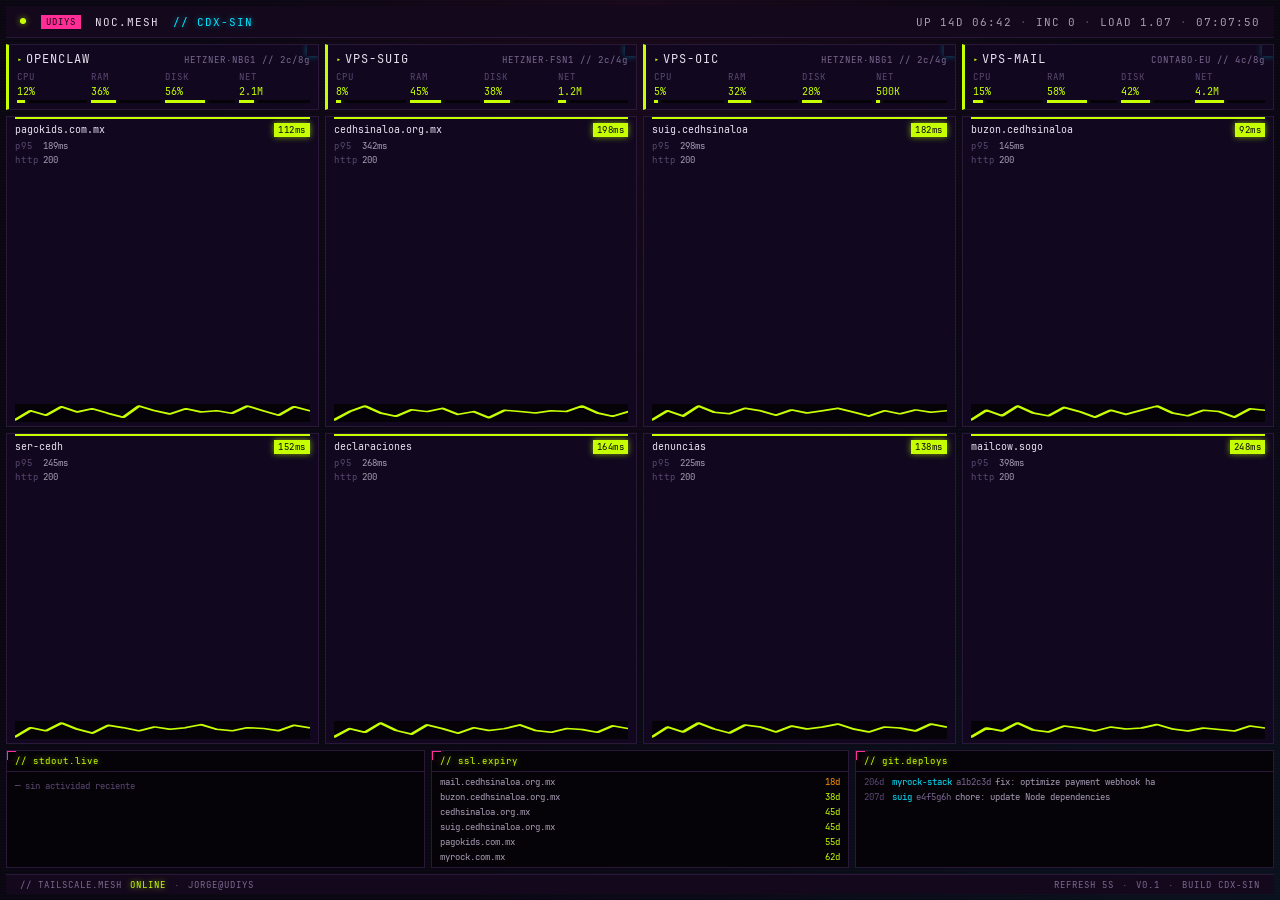
==== frontend/index.html @ 23e35bd7 "feat(frontend): Phase 1 mock dashboard complete Full cyberpunk NOC dashboard with: - 4 VPS cards wit" ====
<!DOCTYPE html>
<html lang="es">
<head>
  <meta charset="UTF-8">
  <meta name="viewport" content="width=1280, initial-scale=1.0">
  <title>NOC · CEDH Sinaloa</title>
  <link rel="icon" type="image/svg+xml" href="assets/favicon.svg">
  <link rel="stylesheet" href="css/main.css">
</head>
<body>

  <!-- Portrait warning -->
  <div id="portrait-warning" class="portrait-warning hidden" aria-live="polite">
    <div class="portrait-icon">↻</div>
    <div class="portrait-title">ROTA LA TABLET A HORIZONTAL</div>
    <div>Optimizado para landscape 1280×800</div>
  </div>

  <!-- API error overlay -->
  <div id="api-error" class="api-error hidden" role="alert">
    <div class="api-error__title">☓ API SIN RESPUESTA</div>
    <div id="api-error-time" class="api-error__sub">Último estado: hace --</div>
    <div class="api-error__sub">Reintentando...</div>
  </div>

  <!-- Dashboard principal -->
  <div class="dashboard" role="main">

    <!-- HEADER -->
    <header class="header" role="banner">
      <div class="header__left">
        <span class="header__pulse" aria-label="heartbeat">●</span>
        <span class="header__tag">UDIyS</span>
        <span class="header__title">NOC.MESH</span>
        <span class="header__location">// CDX-SIN</span>
      </div>
      <div class="header__right" role="status" aria-label="métricas globales">
        <span id="hdr-uptime" class="hdr-metric">UP --</span>
        <span class="header__sep">·</span>
        <span id="hdr-incidents" class="hdr-metric">INC 0</span>
        <span class="header__sep">·</span>
        <span id="hdr-load" class="hdr-metric">LOAD --</span>
        <span class="header__sep">·</span>
        <span id="hdr-time" class="hdr-metric" aria-label="hora actual">--:--:--</span>
      </div>
    </header>

    <!-- TOP ROW: VPS cards -->
    <section class="vps-row" aria-label="Servidores">
      <div id="vps-cards" class="vps-cards"></div>
    </section>

    <!-- SERVICES GRID -->
    <section class="services-section" aria-label="Servicios críticos">
      <div id="services-grid" class="services-grid"></div>
    </section>

    <!-- BOTTOM ROW -->
    <section class="bottom-row" aria-label="Paneles de detalle">

      <div class="panel panel--logs">
        <div class="panel__header">// stdout.live</div>
        <div id="panel-logs" class="panel__content"></div>
      </div>

      <div class="panel panel--ssl">
        <div class="panel__header">// ssl.expiry</div>
        <div id="panel-ssl" class="panel__content"></div>
      </div>

      <div class="panel panel--deploys">
        <div class="panel__header">// git.deploys</div>
        <div id="panel-deploys" class="panel__content"></div>
      </div>

    </section>

    <!-- FOOTER -->
    <footer class="footer" role="contentinfo">
      <div class="footer__left">
        <span>// tailscale.mesh</span>
        <span class="footer__ts-status">ONLINE</span>
        <span class="footer__sep">·</span>
        <span>jorge@udiys</span>
      </div>
      <div class="footer__right">
        <span>refresh 5s</span>
        <span class="footer__sep">·</span>
        <span>v0.1</span>
        <span class="footer__sep">·</span>
        <span>build cdx-sin</span>
      </div>
    </footer>

  </div>

  <script src="js/app.js"></script>
</body>
</html>
---- frontend/css/main.css ----
/* ── Fuente ───────────────────────────────────────────────────────────────── */

@font-face {
  font-family: 'JetBrains Mono';
  src: url('../assets/fonts/JetBrainsMono-Regular.woff2') format('woff2');
  font-weight: 400;
  font-style: normal;
  font-display: swap;
}

/* ── Variables ───────────────────────────────────────────────────────────── */

:root {
  /* Fondos */
  --bg-base:    #0a0612;
  --bg-elevated:#110820;
  --bg-inset:   #050208;
  --bg-header:  #14081c;

  /* Neón semántico */
  --neon-lime:    #c6ff00;
  --neon-cyan:    #00e5ff;
  --neon-magenta: #ff2d95;
  --neon-orange:  #ff9500;

  /* Texto */
  --text-primary:   #e8e0ee;
  --text-secondary: #a89cb4;
  --text-tertiary:  #7a6890;
  --text-muted:     #5a4870;

  /* Bordes */
  --border-default: #2a1838;
  --border-accent:  #ff2d95;

  /* Glow */
  --glow-lime:    0 0 6px rgba(198,255,0,0.6);
  --glow-cyan:    0 0 6px rgba(0,229,255,0.6);
  --glow-magenta: 0 0 8px rgba(255,45,149,0.7);
  --glow-orange:  0 0 6px rgba(255,149,0,0.5);

  /* Gaps */
  --gap-xs: 3px;
  --gap-sm: 4px;
  --gap-md: 6px;
  --gap-lg: 8px;
  --gap-xl: 14px;

  /* Texto */
  --text-xs:   9px;
  --text-sm:   10px;
  --text-base: 11px;
  --text-md:   12px;
  --text-lg:   13px;
  --text-xl:   18px;

  /* Tipografía */
  --font: 'JetBrains Mono', 'Fira Code', 'SF Mono', Monaco, 'Cascadia Code',
          'Roboto Mono', Consolas, 'Courier New', monospace;
}

/* ── Reset ───────────────────────────────────────────────────────────────── */

*, *::before, *::after {
  box-sizing: border-box;
  margin: 0;
  padding: 0;
}

html, body {
  width: 100%;
  height: 100%;
  overflow: hidden;
}

body {
  font-family: var(--font);
  font-size: var(--text-sm);
  font-weight: 400;
  color: var(--text-primary);
  background-color: var(--bg-base);
  background-image:
    radial-gradient(ellipse at top, rgba(255,45,149,0.06) 0%, transparent 50%),
    radial-gradient(ellipse at bottom right, rgba(0,229,255,0.05) 0%, transparent 50%),
    repeating-linear-gradient(
      0deg,
      transparent 0,
      transparent 2px,
      rgba(255,255,255,0.012) 2px,
      rgba(255,255,255,0.012) 3px
    );
  -webkit-font-smoothing: antialiased;
}

/* ── Utilidades de estado ────────────────────────────────────────────────── */

.status-ok      { color: var(--neon-lime); }
.status-warn    { color: var(--neon-orange); }
.status-bad     { color: var(--neon-magenta); }
.status-unknown { color: var(--text-tertiary); }

.hidden { display: none !important; }

/* ── Portrait warning ────────────────────────────────────────────────────── */

.portrait-warning {
  display: none;
  position: fixed;
  inset: 0;
  z-index: 999;
  background: var(--bg-base);
  flex-direction: column;
  align-items: center;
  justify-content: center;
  gap: var(--gap-xl);
  color: var(--text-secondary);
  font-size: var(--text-base);
  letter-spacing: 2px;
}

@media (orientation: portrait) {
  .portrait-warning { display: flex; }
}

.portrait-warning:not(.hidden) { display: flex; }

.portrait-icon {
  font-size: 32px;
  color: var(--neon-cyan);
  text-shadow: var(--glow-cyan);
}

.portrait-title {
  font-size: var(--text-md);
  color: var(--text-primary);
  letter-spacing: 3px;
}

/* ── API error overlay ───────────────────────────────────────────────────── */

.api-error {
  position: fixed;
  top: 40px;
  left: 50%;
  transform: translateX(-50%);
  z-index: 100;
  background: var(--bg-elevated);
  border: 1px solid var(--neon-magenta);
  box-shadow: var(--glow-magenta);
  padding: 10px 16px;
  font-size: var(--text-sm);
  color: var(--neon-magenta);
  letter-spacing: 1px;
  animation: cp-blink 1.2s step-end infinite;
}

.api-error__title { font-size: var(--text-base); margin-bottom: var(--gap-xs); }
.api-error__sub   { color: var(--text-secondary); font-size: var(--text-xs); }

/* ── Dashboard layout ────────────────────────────────────────────────────── */

.dashboard {
  display: grid;
  grid-template-rows: 32px auto 1fr auto 20px;
  grid-template-areas:
    "header"
    "vps"
    "services"
    "bottom"
    "footer";
  height: 100vh;
  gap: var(--gap-md);
  padding: var(--gap-md);
  overflow: hidden;
}

/* ── Header ──────────────────────────────────────────────────────────────── */

.header {
  grid-area: header;
  display: flex;
  align-items: center;
  justify-content: space-between;
  background: var(--bg-header);
  border-bottom: 1px solid var(--border-default);
  padding: 0 14px;
  font-size: var(--text-base);
  letter-spacing: 1px;
  text-transform: uppercase;
}

.header__left {
  display: flex;
  align-items: center;
  gap: var(--gap-xl);
}

.header__right {
  display: flex;
  align-items: center;
  gap: var(--gap-lg);
  font-variant-numeric: tabular-nums;
  color: var(--text-secondary);
}

.header__pulse {
  color: var(--neon-lime);
  text-shadow: var(--glow-lime);
  animation: cp-pulse 2s ease-in-out infinite;
  font-size: 10px;
}

.header__tag {
  background: var(--neon-magenta);
  color: var(--bg-base);
  padding: 1px 5px;
  font-size: var(--text-xs);
  letter-spacing: 1px;
  font-weight: 500;
}

.header__title {
  color: var(--text-primary);
  font-weight: 500;
}

.header__location {
  color: var(--neon-cyan);
  text-shadow: var(--glow-cyan);
}

.header__sep {
  color: var(--text-muted);
}

.hdr-metric { color: var(--text-secondary); }
.hdr-metric--warn { color: var(--neon-orange); text-shadow: var(--glow-orange); }

/* ── VPS Row ─────────────────────────────────────────────────────────────── */

.vps-row {
  grid-area: vps;
}

.vps-cards {
  display: grid;
  grid-template-columns: repeat(4, 1fr);
  gap: var(--gap-md);
  height: 100%;
}

.vps-card {
  position: relative;
  background: var(--bg-elevated);
  border: 1px solid var(--border-default);
  border-left-width: 3px;
  padding: var(--gap-md) var(--gap-lg);
  overflow: hidden;
}

/* HUD bracket: cyan, esquina superior derecha */
.vps-card::before {
  content: "";
  position: absolute;
  top: -1px; right: -1px;
  width: 12px; height: 12px;
  border-top: 1px solid var(--neon-cyan);
  border-right: 1px solid var(--neon-cyan);
  box-shadow: 0 0 6px rgba(0,229,255,0.4);
}

.vps-card__header {
  display: flex;
  align-items: baseline;
  gap: var(--gap-sm);
  margin-bottom: var(--gap-sm);
}

.vps-card__arrow { font-size: var(--text-xs); }

.vps-card__name {
  font-size: var(--text-md);
  font-weight: 500;
  color: var(--text-primary);
  letter-spacing: 1px;
}

.vps-card__meta {
  font-size: var(--text-xs);
  color: var(--text-tertiary);
  letter-spacing: 1px;
  margin-left: auto;
}

.vps-metrics {
  display: grid;
  grid-template-columns: repeat(4, 1fr);
  gap: var(--gap-sm);
}

.vps-metric {
  display: flex;
  flex-direction: column;
  gap: 2px;
}

.vps-metric__label {
  font-size: var(--text-xs);
  color: var(--text-muted);
  letter-spacing: 1px;
}

.vps-metric__value {
  font-size: var(--text-sm);
  font-variant-numeric: tabular-nums;
  font-weight: 500;
}

.vps-bar {
  height: 3px;
  background: var(--bg-inset);
  overflow: hidden;
}

.vps-bar__fill {
  height: 100%;
  transition: width 0.4s ease;
}

.vps-bar__fill.status-ok   { background: var(--neon-lime);    box-shadow: var(--glow-lime); }
.vps-bar__fill.status-warn { background: var(--neon-orange);  box-shadow: var(--glow-orange); }
.vps-bar__fill.status-bad  { background: var(--neon-magenta); box-shadow: var(--glow-magenta); }

.vps-agent-down {
  font-size: var(--text-xs);
  color: var(--neon-magenta);
  letter-spacing: 2px;
  text-shadow: var(--glow-magenta);
  padding: var(--gap-sm) 0;
  animation: cp-blink 1.2s step-end infinite;
}

/* ── Services Grid ───────────────────────────────────────────────────────── */

.services-section {
  grid-area: services;
  overflow: hidden;
}

.services-grid {
  display: grid;
  grid-template-columns: repeat(4, 1fr);
  grid-template-rows: repeat(2, 1fr);
  gap: var(--gap-md);
  height: 100%;
}

.svc-card {
  position: relative;
  background: var(--bg-elevated);
  border: 1px solid var(--border-default);
  padding: 0 var(--gap-lg) var(--gap-sm);
  display: flex;
  flex-direction: column;
  overflow: hidden;
}

.svc-card__topbar {
  height: 2px;
  width: 100%;
  margin-bottom: var(--gap-sm);
  flex-shrink: 0;
}

.svc-card__header {
  display: flex;
  align-items: baseline;
  justify-content: space-between;
  gap: var(--gap-sm);
  margin-bottom: var(--gap-xs);
}

.svc-card__name {
  font-size: var(--text-sm);
  color: var(--text-primary);
  font-weight: 500;
  overflow: hidden;
  text-overflow: ellipsis;
  white-space: nowrap;
}

.svc-pill {
  font-size: var(--text-xs);
  padding: 1px 4px;
  letter-spacing: 0.5px;
  white-space: nowrap;
  flex-shrink: 0;
  font-variant-numeric: tabular-nums;
}

.svc-pill.status-ok      { background: var(--neon-lime);    color: var(--bg-base); box-shadow: var(--glow-lime); }
.svc-pill.status-warn    { background: var(--neon-orange);  color: var(--bg-base); box-shadow: var(--glow-orange); }
.svc-pill.status-bad     { background: var(--neon-magenta); color: var(--bg-base); box-shadow: var(--glow-magenta); }
.svc-pill.status-unknown { background: var(--text-tertiary); color: var(--bg-base); }

.svc-pill--blink { animation: cp-blink 1.2s step-end infinite; }

.svc-card__meta {
  flex: 1;
  display: flex;
  flex-direction: column;
  gap: 2px;
  overflow: hidden;
}

.svc-meta__row {
  display: flex;
  gap: var(--gap-sm);
  font-size: var(--text-xs);
}

.svc-meta__label {
  color: var(--text-muted);
  letter-spacing: 1px;
  min-width: 24px;
}

.svc-meta__value {
  color: var(--text-secondary);
  font-variant-numeric: tabular-nums;
}

.svc-sparkline {
  background: var(--bg-inset);
  height: 18px;
  flex-shrink: 0;
  margin-top: var(--gap-xs);
  overflow: hidden;
}

/* ── Bottom Row ──────────────────────────────────────────────────────────── */

.bottom-row {
  grid-area: bottom;
  display: grid;
  grid-template-columns: repeat(3, 1fr);
  gap: var(--gap-md);
}

.panel {
  position: relative;
  background: var(--bg-inset);
  border: 1px solid var(--border-default);
  overflow: hidden;
  display: flex;
  flex-direction: column;
}

/* HUD bracket: magenta, esquina superior izquierda */
.panel::before {
  content: "";
  position: absolute;
  top: -1px; left: -1px;
  width: 10px; height: 10px;
  border-top: 2px solid var(--neon-magenta);
  border-left: 2px solid var(--neon-magenta);
  box-shadow: -2px -2px 6px rgba(255,45,149,0.3);
}

.panel__header {
  padding: var(--gap-sm) var(--gap-lg);
  font-size: var(--text-xs);
  color: var(--neon-lime);
  text-shadow: var(--glow-lime);
  letter-spacing: 1px;
  border-bottom: 1px solid var(--border-default);
  flex-shrink: 0;
}

.panel__content {
  flex: 1;
  overflow: hidden;
  padding: var(--gap-sm) var(--gap-lg);
  display: flex;
  flex-direction: column;
  gap: 3px;
}

.panel__empty {
  color: var(--text-muted);
  font-size: var(--text-xs);
  padding: var(--gap-sm) 0;
}

/* ── Log lines ───────────────────────────────────────────────────────────── */

.log-line {
  display: flex;
  align-items: baseline;
  gap: var(--gap-sm);
  font-size: var(--text-xs);
  overflow: hidden;
}

.log-time {
  color: var(--text-muted);
  min-width: 24px;
  font-variant-numeric: tabular-nums;
  flex-shrink: 0;
}

.log-tag {
  padding: 0 3px;
  font-size: 8px;
  letter-spacing: 0.5px;
  flex-shrink: 0;
}

.log-tag--high   { background: var(--neon-magenta); color: var(--bg-base); }
.log-tag--medium { background: var(--neon-orange);  color: var(--bg-base); }
.log-tag--low    { background: var(--text-tertiary); color: var(--bg-base); }

.log-msg {
  color: var(--text-secondary);
  overflow: hidden;
  text-overflow: ellipsis;
  white-space: nowrap;
}

/* ── SSL lines ───────────────────────────────────────────────────────────── */

.ssl-line {
  display: flex;
  justify-content: space-between;
  align-items: baseline;
  font-size: var(--text-xs);
  gap: var(--gap-sm);
}

.ssl-domain {
  color: var(--text-secondary);
  overflow: hidden;
  text-overflow: ellipsis;
  white-space: nowrap;
}

.ssl-days {
  font-variant-numeric: tabular-nums;
  font-weight: 500;
  flex-shrink: 0;
}

/* ── Deploy lines ────────────────────────────────────────────────────────── */

.deploy-line {
  display: flex;
  align-items: baseline;
  gap: var(--gap-sm);
  font-size: var(--text-xs);
  overflow: hidden;
}

.deploy-time {
  color: var(--text-muted);
  min-width: 24px;
  font-variant-numeric: tabular-nums;
  flex-shrink: 0;
}

.deploy-repo {
  color: var(--neon-cyan);
  flex-shrink: 0;
  max-width: 80px;
  overflow: hidden;
  text-overflow: ellipsis;
  white-space: nowrap;
}

.deploy-sha {
  color: var(--text-tertiary);
  flex-shrink: 0;
  font-family: var(--font);
}

.deploy-msg {
  color: var(--text-secondary);
  overflow: hidden;
  text-overflow: ellipsis;
  white-space: nowrap;
}

/* ── Footer ──────────────────────────────────────────────────────────────── */

.footer {
  grid-area: footer;
  display: flex;
  align-items: center;
  justify-content: space-between;
  padding: 0 14px;
  font-size: var(--text-xs);
  color: var(--text-tertiary);
  letter-spacing: 1px;
  text-transform: uppercase;
  background: var(--bg-header);
  border-top: 1px solid var(--border-default);
}

.footer__left,
.footer__right {
  display: flex;
  align-items: center;
  gap: var(--gap-lg);
}

.footer__ts-status {
  color: var(--neon-lime);
  text-shadow: var(--glow-lime);
}

.footer__sep { color: var(--text-muted); }

/* ── Animaciones ─────────────────────────────────────────────────────────── */

@keyframes cp-pulse {
  0%, 100% { opacity: 1;   transform: scale(1);   }
  50%      { opacity: 0.5; transform: scale(1.3); }
}

@keyframes cp-blink {
  0%, 100% { opacity: 1;    }
  50%      { opacity: 0.55; }
}
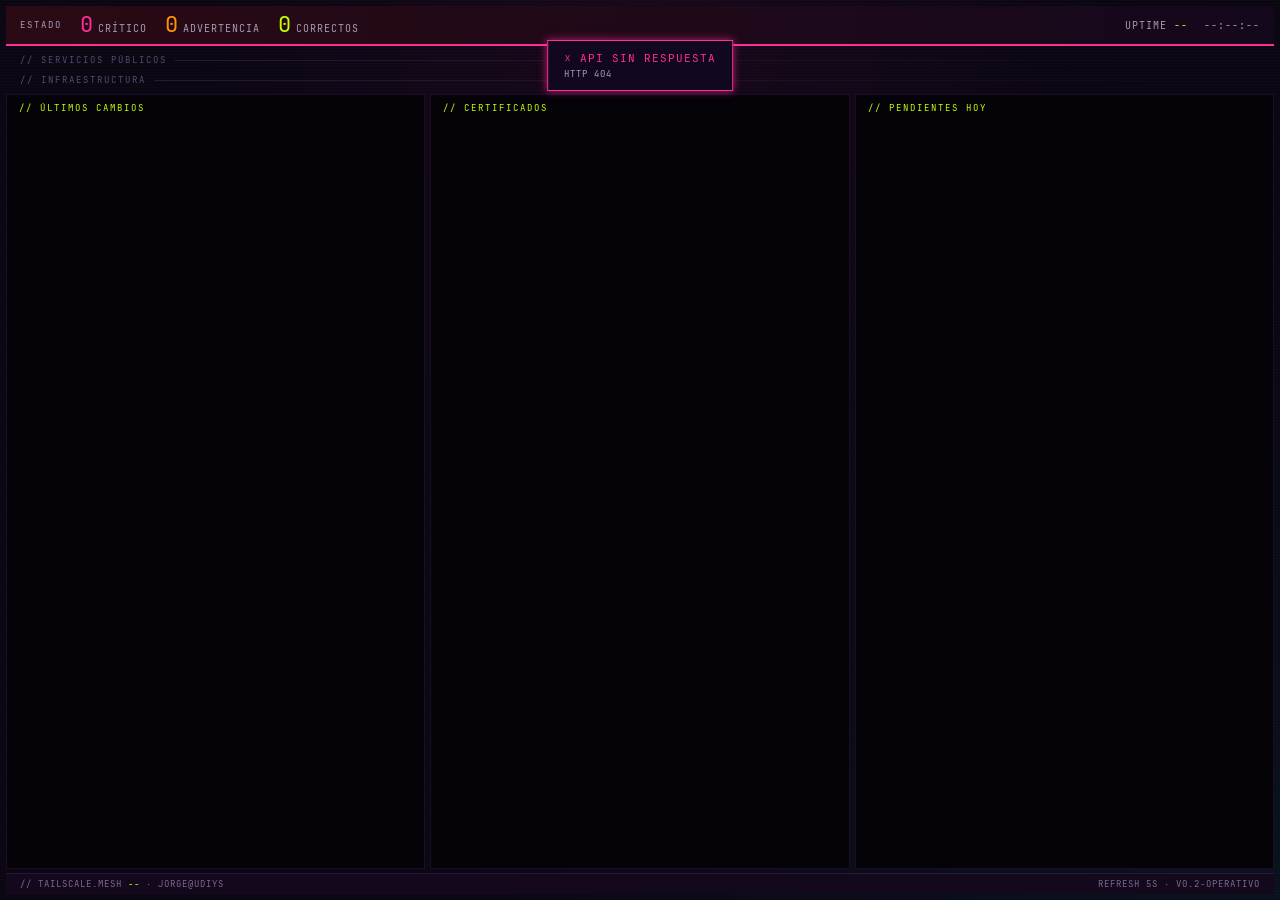
==== commit dc36bc39: "feat(frontend): rebuild dashboard to v2 operativo design Complete rewrite of the frontend to match t" ====
--- a/frontend/index.html
+++ b/frontend/index.html
@@ -10,90 +10,84 @@
 <body>
 
   <!-- Portrait warning -->
-  <div id="portrait-warning" class="portrait-warning hidden" aria-live="polite">
+  <div class="portrait-warning" aria-live="polite">
     <div class="portrait-icon">↻</div>
-    <div class="portrait-title">ROTA LA TABLET A HORIZONTAL</div>
-    <div>Optimizado para landscape 1280×800</div>
+    <div>ROTA LA TABLET A HORIZONTAL</div>
   </div>
 
-  <!-- API error overlay -->
-  <div id="api-error" class="api-error hidden" role="alert">
+  <!-- API error overlay (preserved last state) -->
+  <div class="api-error hidden" role="alert">
     <div class="api-error__title">☓ API SIN RESPUESTA</div>
-    <div id="api-error-time" class="api-error__sub">Último estado: hace --</div>
-    <div class="api-error__sub">Reintentando...</div>
+    <div class="api-error__sub">Reintentando... último estado conservado.</div>
   </div>
 
-  <!-- Dashboard principal -->
+  <!-- Dashboard -->
   <div class="dashboard" role="main">
 
-    <!-- HEADER -->
-    <header class="header" role="banner">
-      <div class="header__left">
-        <span class="header__pulse" aria-label="heartbeat">●</span>
-        <span class="header__tag">UDIyS</span>
-        <span class="header__title">NOC.MESH</span>
-        <span class="header__location">// CDX-SIN</span>
+    <!-- STATUS BAR -->
+    <div class="status-bar">
+      <div class="sb-summary">
+        <span class="sb-label">ESTADO</span>
+        <div class="sb-counter sb-crit">
+          <span class="sb-num sb-num-crit">0</span>
+          <span class="sb-unit">crítico</span>
+        </div>
+        <div class="sb-counter sb-warn">
+          <span class="sb-num sb-num-warn">0</span>
+          <span class="sb-unit">advertencia</span>
+        </div>
+        <div class="sb-counter sb-ok">
+          <span class="sb-num sb-num-ok">0</span>
+          <span class="sb-unit">correctos</span>
+        </div>
       </div>
-      <div class="header__right" role="status" aria-label="métricas globales">
-        <span id="hdr-uptime" class="hdr-metric">UP --</span>
-        <span class="header__sep">·</span>
-        <span id="hdr-incidents" class="hdr-metric">INC 0</span>
-        <span class="header__sep">·</span>
-        <span id="hdr-load" class="hdr-metric">LOAD --</span>
-        <span class="header__sep">·</span>
-        <span id="hdr-time" class="hdr-metric" aria-label="hora actual">--:--:--</span>
+      <div class="sb-meta">
+        <span>uptime <strong class="sb-uptime">--</strong></span>
+        <span class="sb-time">--:--:--</span>
       </div>
-    </header>
+    </div>
 
-    <!-- TOP ROW: VPS cards -->
-    <section class="vps-row" aria-label="Servidores">
-      <div id="vps-cards" class="vps-cards"></div>
-    </section>
+    <!-- INCIDENTS -->
+    <div id="incidents-block" class="incidents-block"></div>
 
-    <!-- SERVICES GRID -->
-    <section class="services-section" aria-label="Servicios críticos">
-      <div id="services-grid" class="services-grid"></div>
-    </section>
+    <!-- SERVICES -->
+    <div class="section-title">// servicios públicos</div>
+    <div id="services-strip" class="services-strip"></div>
 
-    <!-- BOTTOM ROW -->
-    <section class="bottom-row" aria-label="Paneles de detalle">
+    <!-- INFRA -->
+    <div class="section-title">// infraestructura</div>
+    <div id="infra-row" class="infra-row"></div>
 
-      <div class="panel panel--logs">
-        <div class="panel__header">// stdout.live</div>
-        <div id="panel-logs" class="panel__content"></div>
+    <!-- BOTTOM PANELS -->
+    <div class="bottom-panels">
+      <div class="panel">
+        <p class="panel-title">// últimos cambios</p>
+        <div id="panel-changes"></div>
       </div>
-
-      <div class="panel panel--ssl">
-        <div class="panel__header">// ssl.expiry</div>
-        <div id="panel-ssl" class="panel__content"></div>
+      <div class="panel">
+        <p class="panel-title">// certificados</p>
+        <div id="panel-certs"></div>
       </div>
-
-      <div class="panel panel--deploys">
-        <div class="panel__header">// git.deploys</div>
-        <div id="panel-deploys" class="panel__content"></div>
+      <div class="panel">
+        <p class="panel-title">// pendientes hoy</p>
+        <div id="panel-pending"></div>
       </div>
-
-    </section>
+    </div>
 
     <!-- FOOTER -->
-    <footer class="footer" role="contentinfo">
-      <div class="footer__left">
-        <span>// tailscale.mesh</span>
-        <span class="footer__ts-status">ONLINE</span>
-        <span class="footer__sep">·</span>
-        <span>jorge@udiys</span>
-      </div>
-      <div class="footer__right">
-        <span>refresh 5s</span>
-        <span class="footer__sep">·</span>
-        <span>v0.1</span>
-        <span class="footer__sep">·</span>
-        <span>build cdx-sin</span>
-      </div>
-    </footer>
+    <div class="footer">
+      <span>// tailscale.mesh <strong class="footer-ts">--</strong> · jorge@udiys</span>
+      <span class="footer-mock">refresh 5s · v0.2-operativo</span>
+    </div>
 
   </div>
 
+  <script src="js/duration.js"></script>
+  <script src="js/status-colors.js"></script>
+  <script src="js/render-incidents.js"></script>
+  <script src="js/render-services.js"></script>
+  <script src="js/render-infra.js"></script>
+  <script src="js/render-panels.js"></script>
   <script src="js/app.js"></script>
 </body>
 </html>
--- a/frontend/css/main.css
+++ b/frontend/css/main.css
@@ -37,24 +37,8 @@
   --glow-lime:    0 0 6px rgba(198,255,0,0.6);
   --glow-cyan:    0 0 6px rgba(0,229,255,0.6);
   --glow-magenta: 0 0 8px rgba(255,45,149,0.7);
-  --glow-orange:  0 0 6px rgba(255,149,0,0.5);
-
-  /* Gaps */
-  --gap-xs: 3px;
-  --gap-sm: 4px;
-  --gap-md: 6px;
-  --gap-lg: 8px;
-  --gap-xl: 14px;
-
-  /* Texto */
-  --text-xs:   9px;
-  --text-sm:   10px;
-  --text-base: 11px;
-  --text-md:   12px;
-  --text-lg:   13px;
-  --text-xl:   18px;
-
-  /* Tipografía */
+  --glow-orange:  0 0 6px rgba(255,149,0,0.6);
+
   --font: 'JetBrains Mono', 'Fira Code', 'SF Mono', Monaco, 'Cascadia Code',
           'Roboto Mono', Consolas, 'Courier New', monospace;
 }
@@ -75,7 +59,7 @@
 
 body {
   font-family: var(--font);
-  font-size: var(--text-sm);
+  font-size: 10px;
   font-weight: 400;
   color: var(--text-primary);
   background-color: var(--bg-base);
@@ -92,13 +76,11 @@
   -webkit-font-smoothing: antialiased;
 }
 
-/* ── Utilidades de estado ────────────────────────────────────────────────── */
-
-.status-ok      { color: var(--neon-lime); }
-.status-warn    { color: var(--neon-orange); }
-.status-bad     { color: var(--neon-magenta); }
-.status-unknown { color: var(--text-tertiary); }
-
+/* ── State utilities ─────────────────────────────────────────────────────── */
+
+.ok   { color: var(--neon-lime); }
+.warn { color: var(--neon-orange); }
+.crit { color: var(--neon-magenta); }
 .hidden { display: none !important; }
 
 /* ── Portrait warning ────────────────────────────────────────────────────── */
@@ -112,28 +94,17 @@
   flex-direction: column;
   align-items: center;
   justify-content: center;
-  gap: var(--gap-xl);
-  color: var(--text-secondary);
-  font-size: var(--text-base);
-  letter-spacing: 2px;
-}
-
-@media (orientation: portrait) {
-  .portrait-warning { display: flex; }
-}
-
-.portrait-warning:not(.hidden) { display: flex; }
+  gap: 14px;
+  color: var(--text-secondary);
+  font-size: 11px;
+  letter-spacing: 3px;
+  text-transform: uppercase;
+}
 
 .portrait-icon {
   font-size: 32px;
   color: var(--neon-cyan);
   text-shadow: var(--glow-cyan);
-}
-
-.portrait-title {
-  font-size: var(--text-md);
-  color: var(--text-primary);
-  letter-spacing: 3px;
 }
 
 /* ── API error overlay ───────────────────────────────────────────────────── */
@@ -148,485 +119,427 @@
   border: 1px solid var(--neon-magenta);
   box-shadow: var(--glow-magenta);
   padding: 10px 16px;
-  font-size: var(--text-sm);
+  font-size: 10px;
   color: var(--neon-magenta);
   letter-spacing: 1px;
   animation: cp-blink 1.2s step-end infinite;
 }
 
-.api-error__title { font-size: var(--text-base); margin-bottom: var(--gap-xs); }
-.api-error__sub   { color: var(--text-secondary); font-size: var(--text-xs); }
+.api-error__title { font-size: 11px; margin-bottom: 3px; }
+.api-error__sub   { color: var(--text-secondary); font-size: 9px; }
 
 /* ── Dashboard layout ────────────────────────────────────────────────────── */
 
 .dashboard {
-  display: grid;
-  grid-template-rows: 32px auto 1fr auto 20px;
-  grid-template-areas:
-    "header"
-    "vps"
-    "services"
-    "bottom"
-    "footer";
+  display: flex;
+  flex-direction: column;
   height: 100vh;
-  gap: var(--gap-md);
-  padding: var(--gap-md);
   overflow: hidden;
-}
-
-/* ── Header ──────────────────────────────────────────────────────────────── */
-
-.header {
-  grid-area: header;
-  display: flex;
+  gap: 4px;
+  padding: 6px;
+}
+
+/* ── Status bar ──────────────────────────────────────────────────────────── */
+
+.status-bar {
+  background: linear-gradient(90deg, #2a0a14 0%, #14081c 100%);
+  padding: 8px 14px;
+  display: flex;
+  justify-content: space-between;
   align-items: center;
-  justify-content: space-between;
-  background: var(--bg-header);
-  border-bottom: 1px solid var(--border-default);
-  padding: 0 14px;
-  font-size: var(--text-base);
-  letter-spacing: 1px;
-  text-transform: uppercase;
-}
-
-.header__left {
+  border-bottom: 2px solid var(--neon-magenta);
+  flex-shrink: 0;
+}
+
+.sb-summary {
   display: flex;
   align-items: center;
-  gap: var(--gap-xl);
-}
-
-.header__right {
-  display: flex;
-  align-items: center;
-  gap: var(--gap-lg);
-  font-variant-numeric: tabular-nums;
-  color: var(--text-secondary);
-}
-
-.header__pulse {
+  gap: 18px;
+}
+
+.sb-label {
+  font-size: 9px;
+  color: var(--text-secondary);
+  text-transform: uppercase;
+  letter-spacing: 2px;
+}
+
+.sb-counter {
+  display: flex;
+  align-items: baseline;
+  gap: 5px;
+  font-weight: 500;
+}
+
+.sb-counter .sb-num {
+  font-size: 22px;
+  line-height: 1;
+  font-variant-numeric: tabular-nums;
+}
+
+.sb-counter .sb-unit {
+  font-size: 10px;
+  color: var(--text-secondary);
+  text-transform: uppercase;
+  letter-spacing: 1px;
+}
+
+.sb-crit .sb-num    { color: var(--neon-magenta); }
+.sb-warn .sb-num    { color: var(--neon-orange); }
+.sb-ok   .sb-num    { color: var(--neon-lime); }
+
+.sb-crit.active .sb-num {
+  text-shadow: var(--glow-magenta);
+  animation: pulse-crit 1s infinite;
+}
+
+.sb-meta {
+  display: flex;
+  gap: 16px;
+  font-size: 10px;
+  color: var(--text-secondary);
+  text-transform: uppercase;
+  letter-spacing: 1px;
+  font-variant-numeric: tabular-nums;
+}
+
+.sb-meta strong { color: var(--neon-lime); font-weight: 500; }
+
+/* ── Incidents ───────────────────────────────────────────────────────────── */
+
+.incidents-block {
+  display: flex;
+  flex-direction: column;
+  gap: 5px;
+  flex-shrink: 0;
+}
+
+.inc-empty {
+  font-size: 10px;
   color: var(--neon-lime);
   text-shadow: var(--glow-lime);
-  animation: cp-pulse 2s ease-in-out infinite;
-  font-size: 10px;
-}
-
-.header__tag {
+  padding: 4px 14px;
+  letter-spacing: 1px;
+}
+
+.incident {
+  background: #1a0810;
+  border-left: 4px solid var(--neon-magenta);
+  padding: 9px 14px;
+  display: grid;
+  grid-template-columns: 1fr auto;
+  gap: 14px;
+}
+
+.incident.warn {
+  background: #1a1208;
+  border-left-color: var(--neon-orange);
+}
+
+.inc-tag {
+  display: inline-block;
   background: var(--neon-magenta);
   color: var(--bg-base);
-  padding: 1px 5px;
-  font-size: var(--text-xs);
-  letter-spacing: 1px;
-  font-weight: 500;
-}
-
-.header__title {
+  font-size: 9px;
+  font-weight: 500;
+  padding: 2px 6px;
+  letter-spacing: 1.5px;
+  text-transform: uppercase;
+  margin-bottom: 3px;
+}
+
+.incident.warn .inc-tag { background: var(--neon-orange); }
+
+.inc-title {
+  font-size: 13px;
+  font-weight: 500;
   color: var(--text-primary);
-  font-weight: 500;
-}
-
-.header__location {
+  margin-bottom: 3px;
+}
+
+.inc-desc {
+  font-size: 11px;
+  color: var(--text-secondary);
+  line-height: 1.4;
+  margin-bottom: 5px;
+}
+
+.inc-diag {
+  font-size: 10px;
   color: var(--neon-cyan);
-  text-shadow: var(--glow-cyan);
-}
-
-.header__sep {
+  line-height: 1.4;
+}
+
+.inc-diag::before {
+  content: "→ ";
+  color: var(--neon-lime);
+  font-weight: 500;
+}
+
+.inc-right {
+  text-align: right;
+  display: flex;
+  flex-direction: column;
+  gap: 3px;
+  align-items: flex-end;
+  min-width: 140px;
+}
+
+.inc-since {
+  font-size: 9px;
+  color: var(--text-secondary);
+  text-transform: uppercase;
+  letter-spacing: 1px;
+}
+
+.inc-duration {
+  font-size: 18px;
+  font-weight: 500;
+  color: var(--neon-magenta);
+  font-variant-numeric: tabular-nums;
+}
+
+.incident.warn .inc-duration { color: var(--neon-orange); }
+
+.inc-impact {
+  font-size: 9px;
+  color: var(--neon-magenta);
+  text-transform: uppercase;
+  letter-spacing: 1px;
+  padding: 2px 6px;
+  border: 1px solid var(--neon-magenta);
+  margin-top: 2px;
+}
+
+.incident.warn .inc-impact {
+  color: var(--neon-orange);
+  border-color: var(--neon-orange);
+}
+
+/* ── Section title ───────────────────────────────────────────────────────── */
+
+.section-title {
+  font-size: 9px;
   color: var(--text-muted);
-}
-
-.hdr-metric { color: var(--text-secondary); }
-.hdr-metric--warn { color: var(--neon-orange); text-shadow: var(--glow-orange); }
-
-/* ── VPS Row ─────────────────────────────────────────────────────────────── */
-
-.vps-row {
-  grid-area: vps;
-}
-
-.vps-cards {
+  text-transform: uppercase;
+  letter-spacing: 2px;
+  padding: 0 14px;
+  display: flex;
+  align-items: center;
+  gap: 8px;
+  flex-shrink: 0;
+}
+
+.section-title::after {
+  content: "";
+  flex: 1;
+  height: 1px;
+  background: linear-gradient(90deg, #2a1838 0%, transparent 100%);
+}
+
+/* ── Services strip ──────────────────────────────────────────────────────── */
+
+.services-strip {
+  display: grid;
+  grid-template-columns: repeat(8, 1fr);
+  gap: 4px;
+  flex-shrink: 0;
+}
+
+.svc-chip {
+  background: #110820;
+  border: 1px solid var(--border-default);
+  border-top: 3px solid var(--neon-lime);
+  padding: 5px 8px;
+  display: flex;
+  flex-direction: column;
+  gap: 3px;
+}
+
+.svc-chip.warn { border-top-color: var(--neon-orange); }
+.svc-chip.crit { border-top-color: var(--neon-magenta); }
+
+.svc-chip-name {
+  font-size: 10px;
+  color: var(--text-primary);
+  font-weight: 500;
+  white-space: nowrap;
+  overflow: hidden;
+  text-overflow: ellipsis;
+}
+
+.svc-chip-meta {
+  font-size: 9px;
+  color: var(--text-tertiary);
+  font-variant-numeric: tabular-nums;
+}
+
+.svc-chip.warn .svc-chip-meta { color: var(--neon-orange); }
+.svc-chip.crit .svc-chip-meta { color: var(--neon-magenta); }
+
+/* ── Infra row ───────────────────────────────────────────────────────────── */
+
+.infra-row {
   display: grid;
   grid-template-columns: repeat(4, 1fr);
-  gap: var(--gap-md);
-  height: 100%;
+  gap: 5px;
+  flex-shrink: 0;
 }
 
 .vps-card {
-  position: relative;
-  background: var(--bg-elevated);
+  background: #0d0518;
   border: 1px solid var(--border-default);
-  border-left-width: 3px;
-  padding: var(--gap-md) var(--gap-lg);
+  padding: 6px 10px;
+  display: flex;
+  align-items: center;
+  gap: 10px;
+}
+
+.vps-dot {
+  width: 8px;
+  height: 8px;
+  border-radius: 50%;
+  background: var(--neon-lime);
+  box-shadow: var(--glow-lime);
+  flex-shrink: 0;
+}
+
+.vps-dot.warn { background: var(--neon-orange); box-shadow: var(--glow-orange); }
+.vps-dot.crit { background: var(--neon-magenta); box-shadow: var(--glow-magenta); animation: pulse-crit 1s infinite; }
+
+.vps-info { flex: 1; min-width: 0; }
+
+.vps-name {
+  font-size: 10px;
+  color: var(--text-primary);
+  text-transform: uppercase;
+  letter-spacing: 0.5px;
+  font-weight: 500;
+}
+
+.vps-stats {
+  font-size: 9px;
+  color: var(--text-tertiary);
+  font-variant-numeric: tabular-nums;
+  display: flex;
+  gap: 8px;
+  margin-top: 2px;
+}
+
+/* ── Bottom panels ───────────────────────────────────────────────────────── */
+
+.bottom-panels {
+  display: grid;
+  grid-template-columns: 1fr 1fr 1fr;
+  gap: 5px;
+  flex: 1;
+  min-height: 0;
+}
+
+.panel {
+  background: var(--bg-inset);
+  border: 1px solid #1a0d28;
+  padding: 7px 12px;
   overflow: hidden;
-}
-
-/* HUD bracket: cyan, esquina superior derecha */
-.vps-card::before {
-  content: "";
-  position: absolute;
-  top: -1px; right: -1px;
-  width: 12px; height: 12px;
-  border-top: 1px solid var(--neon-cyan);
-  border-right: 1px solid var(--neon-cyan);
-  box-shadow: 0 0 6px rgba(0,229,255,0.4);
-}
-
-.vps-card__header {
-  display: flex;
-  align-items: baseline;
-  gap: var(--gap-sm);
-  margin-bottom: var(--gap-sm);
-}
-
-.vps-card__arrow { font-size: var(--text-xs); }
-
-.vps-card__name {
-  font-size: var(--text-md);
-  font-weight: 500;
-  color: var(--text-primary);
-  letter-spacing: 1px;
-}
-
-.vps-card__meta {
-  font-size: var(--text-xs);
-  color: var(--text-tertiary);
-  letter-spacing: 1px;
-  margin-left: auto;
-}
-
-.vps-metrics {
-  display: grid;
-  grid-template-columns: repeat(4, 1fr);
-  gap: var(--gap-sm);
-}
-
-.vps-metric {
   display: flex;
   flex-direction: column;
   gap: 2px;
 }
 
-.vps-metric__label {
-  font-size: var(--text-xs);
+.panel-title {
+  font-size: 9px;
+  color: var(--neon-lime);
+  text-transform: uppercase;
+  letter-spacing: 2px;
+  font-weight: 500;
+  margin-bottom: 4px;
+  flex-shrink: 0;
+}
+
+.panel-line {
+  font-size: 10px;
+  display: flex;
+  justify-content: space-between;
+  gap: 8px;
+  font-variant-numeric: tabular-nums;
+  flex-shrink: 0;
+}
+
+.panel-time {
   color: var(--text-muted);
-  letter-spacing: 1px;
-}
-
-.vps-metric__value {
-  font-size: var(--text-sm);
-  font-variant-numeric: tabular-nums;
-  font-weight: 500;
-}
-
-.vps-bar {
-  height: 3px;
-  background: var(--bg-inset);
-  overflow: hidden;
-}
-
-.vps-bar__fill {
-  height: 100%;
-  transition: width 0.4s ease;
-}
-
-.vps-bar__fill.status-ok   { background: var(--neon-lime);    box-shadow: var(--glow-lime); }
-.vps-bar__fill.status-warn { background: var(--neon-orange);  box-shadow: var(--glow-orange); }
-.vps-bar__fill.status-bad  { background: var(--neon-magenta); box-shadow: var(--glow-magenta); }
-
-.vps-agent-down {
-  font-size: var(--text-xs);
-  color: var(--neon-magenta);
-  letter-spacing: 2px;
-  text-shadow: var(--glow-magenta);
-  padding: var(--gap-sm) 0;
-  animation: cp-blink 1.2s step-end infinite;
-}
-
-/* ── Services Grid ───────────────────────────────────────────────────────── */
-
-.services-section {
-  grid-area: services;
-  overflow: hidden;
-}
-
-.services-grid {
-  display: grid;
-  grid-template-columns: repeat(4, 1fr);
-  grid-template-rows: repeat(2, 1fr);
-  gap: var(--gap-md);
-  height: 100%;
-}
-
-.svc-card {
-  position: relative;
-  background: var(--bg-elevated);
-  border: 1px solid var(--border-default);
-  padding: 0 var(--gap-lg) var(--gap-sm);
-  display: flex;
-  flex-direction: column;
-  overflow: hidden;
-}
-
-.svc-card__topbar {
-  height: 2px;
-  width: 100%;
-  margin-bottom: var(--gap-sm);
-  flex-shrink: 0;
-}
-
-.svc-card__header {
-  display: flex;
-  align-items: baseline;
-  justify-content: space-between;
-  gap: var(--gap-sm);
-  margin-bottom: var(--gap-xs);
-}
-
-.svc-card__name {
-  font-size: var(--text-sm);
-  color: var(--text-primary);
-  font-weight: 500;
+  min-width: 38px;
+  flex-shrink: 0;
+}
+
+.panel-tag {
+  font-size: 9px;
+  padding: 1px 4px;
+  flex-shrink: 0;
+}
+
+.panel-tag.info { color: var(--neon-cyan); }
+.panel-tag.ok   { color: var(--neon-lime); }
+.panel-tag.err  { color: var(--neon-magenta); }
+
+.panel-msg {
+  color: var(--text-secondary);
   overflow: hidden;
   text-overflow: ellipsis;
   white-space: nowrap;
-}
-
-.svc-pill {
-  font-size: var(--text-xs);
-  padding: 1px 4px;
-  letter-spacing: 0.5px;
-  white-space: nowrap;
-  flex-shrink: 0;
-  font-variant-numeric: tabular-nums;
-}
-
-.svc-pill.status-ok      { background: var(--neon-lime);    color: var(--bg-base); box-shadow: var(--glow-lime); }
-.svc-pill.status-warn    { background: var(--neon-orange);  color: var(--bg-base); box-shadow: var(--glow-orange); }
-.svc-pill.status-bad     { background: var(--neon-magenta); color: var(--bg-base); box-shadow: var(--glow-magenta); }
-.svc-pill.status-unknown { background: var(--text-tertiary); color: var(--bg-base); }
-
-.svc-pill--blink { animation: cp-blink 1.2s step-end infinite; }
-
-.svc-card__meta {
   flex: 1;
-  display: flex;
-  flex-direction: column;
-  gap: 2px;
-  overflow: hidden;
-}
-
-.svc-meta__row {
-  display: flex;
-  gap: var(--gap-sm);
-  font-size: var(--text-xs);
-}
-
-.svc-meta__label {
-  color: var(--text-muted);
-  letter-spacing: 1px;
-  min-width: 24px;
-}
-
-.svc-meta__value {
-  color: var(--text-secondary);
-  font-variant-numeric: tabular-nums;
-}
-
-.svc-sparkline {
-  background: var(--bg-inset);
-  height: 18px;
-  flex-shrink: 0;
-  margin-top: var(--gap-xs);
-  overflow: hidden;
-}
-
-/* ── Bottom Row ──────────────────────────────────────────────────────────── */
-
-.bottom-row {
-  grid-area: bottom;
-  display: grid;
-  grid-template-columns: repeat(3, 1fr);
-  gap: var(--gap-md);
-}
-
-.panel {
-  position: relative;
-  background: var(--bg-inset);
-  border: 1px solid var(--border-default);
-  overflow: hidden;
-  display: flex;
-  flex-direction: column;
-}
-
-/* HUD bracket: magenta, esquina superior izquierda */
-.panel::before {
-  content: "";
-  position: absolute;
-  top: -1px; left: -1px;
-  width: 10px; height: 10px;
-  border-top: 2px solid var(--neon-magenta);
-  border-left: 2px solid var(--neon-magenta);
-  box-shadow: -2px -2px 6px rgba(255,45,149,0.3);
-}
-
-.panel__header {
-  padding: var(--gap-sm) var(--gap-lg);
-  font-size: var(--text-xs);
-  color: var(--neon-lime);
-  text-shadow: var(--glow-lime);
-  letter-spacing: 1px;
-  border-bottom: 1px solid var(--border-default);
-  flex-shrink: 0;
-}
-
-.panel__content {
-  flex: 1;
-  overflow: hidden;
-  padding: var(--gap-sm) var(--gap-lg);
-  display: flex;
-  flex-direction: column;
-  gap: 3px;
-}
-
-.panel__empty {
-  color: var(--text-muted);
-  font-size: var(--text-xs);
-  padding: var(--gap-sm) 0;
-}
-
-/* ── Log lines ───────────────────────────────────────────────────────────── */
-
-.log-line {
-  display: flex;
-  align-items: baseline;
-  gap: var(--gap-sm);
-  font-size: var(--text-xs);
-  overflow: hidden;
-}
-
-.log-time {
-  color: var(--text-muted);
-  min-width: 24px;
-  font-variant-numeric: tabular-nums;
-  flex-shrink: 0;
-}
-
-.log-tag {
-  padding: 0 3px;
-  font-size: 8px;
-  letter-spacing: 0.5px;
-  flex-shrink: 0;
-}
-
-.log-tag--high   { background: var(--neon-magenta); color: var(--bg-base); }
-.log-tag--medium { background: var(--neon-orange);  color: var(--bg-base); }
-.log-tag--low    { background: var(--text-tertiary); color: var(--bg-base); }
-
-.log-msg {
-  color: var(--text-secondary);
+}
+
+.panel-key {
+  color: var(--text-primary);
   overflow: hidden;
   text-overflow: ellipsis;
   white-space: nowrap;
-}
-
-/* ── SSL lines ───────────────────────────────────────────────────────────── */
-
-.ssl-line {
+  flex: 1;
+}
+
+.panel-val {
+  font-variant-numeric: tabular-nums;
+  font-weight: 500;
+  flex-shrink: 0;
+}
+
+.panel-val.ok   { color: var(--neon-lime); }
+.panel-val.warn { color: var(--neon-orange); }
+.panel-val.crit { color: var(--neon-magenta); }
+
+.panel-empty {
+  font-size: 9px;
+  color: var(--text-muted);
+  padding: 2px 0;
+}
+
+.panel-empty.ok { color: var(--neon-lime); }
+
+/* ── Footer ──────────────────────────────────────────────────────────────── */
+
+.footer {
+  background: var(--bg-header);
+  padding: 4px 14px;
   display: flex;
   justify-content: space-between;
-  align-items: baseline;
-  font-size: var(--text-xs);
-  gap: var(--gap-sm);
-}
-
-.ssl-domain {
-  color: var(--text-secondary);
-  overflow: hidden;
-  text-overflow: ellipsis;
-  white-space: nowrap;
-}
-
-.ssl-days {
-  font-variant-numeric: tabular-nums;
-  font-weight: 500;
-  flex-shrink: 0;
-}
-
-/* ── Deploy lines ────────────────────────────────────────────────────────── */
-
-.deploy-line {
-  display: flex;
-  align-items: baseline;
-  gap: var(--gap-sm);
-  font-size: var(--text-xs);
-  overflow: hidden;
-}
-
-.deploy-time {
-  color: var(--text-muted);
-  min-width: 24px;
-  font-variant-numeric: tabular-nums;
-  flex-shrink: 0;
-}
-
-.deploy-repo {
-  color: var(--neon-cyan);
-  flex-shrink: 0;
-  max-width: 80px;
-  overflow: hidden;
-  text-overflow: ellipsis;
-  white-space: nowrap;
-}
-
-.deploy-sha {
+  font-size: 9px;
   color: var(--text-tertiary);
-  flex-shrink: 0;
-  font-family: var(--font);
-}
-
-.deploy-msg {
-  color: var(--text-secondary);
-  overflow: hidden;
-  text-overflow: ellipsis;
-  white-space: nowrap;
-}
-
-/* ── Footer ──────────────────────────────────────────────────────────────── */
-
-.footer {
-  grid-area: footer;
-  display: flex;
-  align-items: center;
-  justify-content: space-between;
-  padding: 0 14px;
-  font-size: var(--text-xs);
-  color: var(--text-tertiary);
-  letter-spacing: 1px;
-  text-transform: uppercase;
-  background: var(--bg-header);
+  text-transform: uppercase;
+  letter-spacing: 1px;
   border-top: 1px solid var(--border-default);
-}
-
-.footer__left,
-.footer__right {
-  display: flex;
-  align-items: center;
-  gap: var(--gap-lg);
-}
-
-.footer__ts-status {
-  color: var(--neon-lime);
-  text-shadow: var(--glow-lime);
-}
-
-.footer__sep { color: var(--text-muted); }
-
-/* ── Animaciones ─────────────────────────────────────────────────────────── */
-
-@keyframes cp-pulse {
-  0%, 100% { opacity: 1;   transform: scale(1);   }
-  50%      { opacity: 0.5; transform: scale(1.3); }
+  flex-shrink: 0;
+}
+
+.footer-ts { color: var(--neon-lime); font-weight: 500; }
+
+/* ── Animations ──────────────────────────────────────────────────────────── */
+
+@keyframes pulse-crit {
+  0%, 100% { opacity: 1; }
+  50%       { opacity: 0.45; }
 }
 
 @keyframes cp-blink {
   0%, 100% { opacity: 1;    }
-  50%      { opacity: 0.55; }
-}
+  50%       { opacity: 0.55; }
+}
